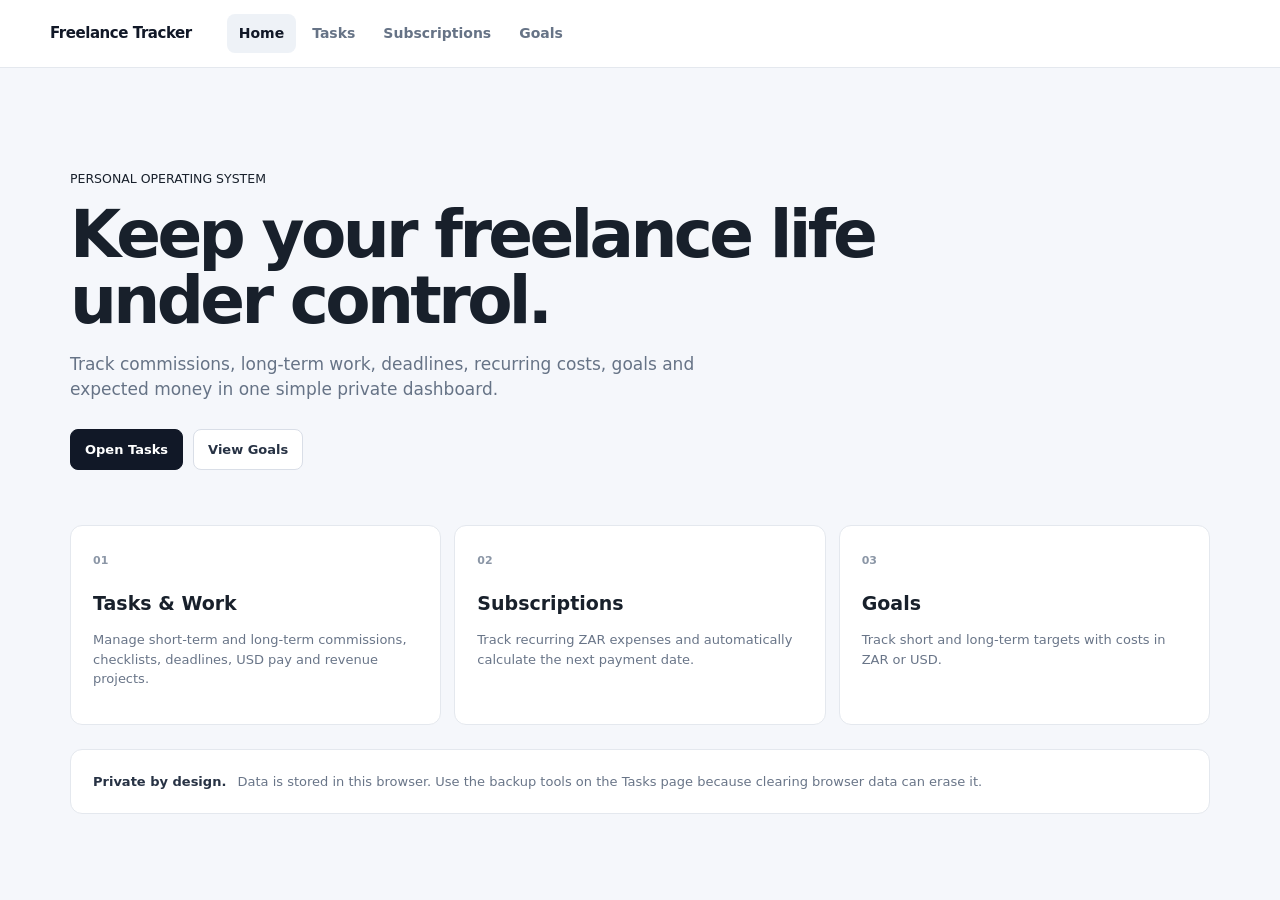
==== index.html @ eeacac80 "done" ====
<!doctype html><html lang="en"><head><meta charset="UTF-8"><meta name="viewport" content="width=device-width,initial-scale=1"><title>Freelance Tracker</title><link rel="stylesheet" href="styles.css"></head><body><header><a class="brand" href="index.html">Freelance Tracker</a><nav><a class="active" href="index.html">Home</a><a href="tasks.html">Tasks</a><a href="subscriptions.html">Subscriptions</a><a href="goals.html">Goals</a></nav></header><main class="container home"><section class="hero"><small>PERSONAL OPERATING SYSTEM</small><h1>Keep your freelance life under control.</h1><p>Track commissions, long-term work, deadlines, recurring costs, goals and expected money in one simple private dashboard.</p><div class="actions"><a class="btn primary" href="tasks.html">Open Tasks</a><a class="btn" href="goals.html">View Goals</a></div></section><section class="grid3"><article><b>01</b><h2>Tasks & Work</h2><p>Manage short-term and long-term commissions, checklists, deadlines, USD pay and revenue projects.</p></article><article><b>02</b><h2>Subscriptions</h2><p>Track recurring ZAR expenses and automatically calculate the next payment date.</p></article><article><b>03</b><h2>Goals</h2><p>Track short and long-term targets with costs in ZAR or USD.</p></article></section><div class="notice"><strong>Private by design.</strong> Data is stored in this browser. Use the backup tools on the Tasks page because clearing browser data can erase it.</div></main><script src="app.js"></script></body></html>
---- styles.css ----
*{box-sizing:border-box}body{margin:0;background:#f5f7fb;color:#18202b;font:15px/1.5 Inter,system-ui,-apple-system,BlinkMacSystemFont,"Segoe UI",sans-serif}header{height:68px;background:#fff;border-bottom:1px solid #e4e8ee;display:flex;align-items:center;padding:0 max(16px,calc((100% - 1180px)/2));gap:35px;position:sticky;top:0;z-index:10}.brand{font-weight:850;letter-spacing:-.03em;text-decoration:none;color:#111827}nav{display:flex;gap:4px}nav a{padding:9px 12px;border-radius:8px;color:#667386;text-decoration:none;font-size:14px;font-weight:700}nav a.active,nav a:hover{background:#eef2f7;color:#111827}.container{max-width:1180px;margin:auto;padding:44px 20px 80px}.hero{max-width:820px;padding:55px 0}.hero h1,.heading h1{font-size:clamp(40px,6vw,66px);line-height:1;letter-spacing:-.055em;margin:12px 0 18px}.hero p,.heading p{font-size:17px;color:#667386;max-width:700px}.actions{display:flex;gap:10px;margin-top:26px}.btn{display:inline-flex;align-items:center;justify-content:center;border:1px solid #d9dee7;background:#fff;color:#273244;border-radius:8px;padding:10px 14px;font-weight:800;font-size:13px;cursor:pointer;text-decoration:none}.btn.primary{background:#111827;border-color:#111827;color:#fff}.btn.full{width:100%;margin-top:8px}.grid3{display:grid;grid-template-columns:repeat(3,1fr);gap:13px}.grid3 article,.notice,.card{background:#fff;border:1px solid #e4e8ee;border-radius:12px;padding:22px}.grid3 b{font-size:11px;color:#8b96a6}.grid3 h2{margin:18px 0 7px;font-size:19px}.grid3 p,.notice{color:#697588;font-size:13px}.notice{margin-top:24px}.notice strong{color:#273244;margin-right:7px}.heading{display:flex;justify-content:space-between;align-items:end;gap:20px;margin-bottom:28px}.heading h1{font-size:46px;margin:8px 0}.heading p{font-size:14px;margin:0}.toolbar{display:flex;align-items:center;justify-content:space-between;gap:12px;margin-bottom:17px}.toolbar.right{justify-content:flex-end}.tabs{display:flex;background:#e9edf3;padding:4px;border-radius:9px;gap:3px}.tabs button{border:0;background:transparent;padding:8px 12px;border-radius:6px;color:#687588;font-weight:750;cursor:pointer}.tabs button.active{background:#fff;color:#111827}.tools{display:flex;gap:7px;align-items:center;flex-wrap:wrap}label{font-size:12px;font-weight:750;color:#475569}input,textarea,select{display:block;width:100%;margin-top:5px;border:1px solid #d9dee7;border-radius:8px;padding:10px;background:#fff;color:#18202b;font:inherit;outline:0}select{padding:8px 10px;width:auto;display:inline-block}input:focus,textarea:focus,select:focus{border-color:#9aa6b8;box-shadow:0 0 0 3px #64748b14}.list{display:grid;gap:11px}.card{transition:.15s}.card:hover{border-color:#cbd3de}.card.completed{opacity:.62}.top{display:flex;justify-content:space-between;gap:20px}.title{font-size:18px;font-weight:850;margin:0 0 4px}.desc{white-space:pre-wrap;color:#697588;font-size:13px;margin:0 0 13px}.tags{display:flex;gap:5px;flex-wrap:wrap;margin-bottom:9px}.tag{font-size:10px;text-transform:uppercase;letter-spacing:.06em;font-weight:850;padding:4px 7px;border-radius:5px;background:#eef2f7;color:#5d6a7c}.tag.revenue{background:#eaf7ef;color:#277344}.tag.unknown{background:#fff4d8;color:#8b6515}.pay{text-align:right;min-width:125px;font-weight:850;font-size:18px}.pay small{display:block;color:#8993a2;text-transform:uppercase;font-size:9px;letter-spacing:.08em}.deadline{font-size:12px;color:#566476}.deadline.today{color:#a45d00}.deadline.overdue{color:#b42318}.checklist{border-top:1px solid #edf0f4;padding-top:11px;display:grid;gap:7px}.check{display:flex;gap:8px;align-items:flex-start;font-size:13px;color:#4d5b6d}.check input{width:16px;margin:1px 0}.check.done{text-decoration:line-through;color:#9ba4b1}.card-actions{display:flex;justify-content:flex-end;gap:7px;margin-top:13px}.danger{color:#b42318}.empty{text-align:center;background:#fff;border:1px dashed #d2d9e3;border-radius:12px;padding:50px 20px}.empty h2{margin:0 0 5px}.empty p{color:#758194;margin:0 0 18px}.hidden{display:none!important}.modal{position:fixed;inset:0;background:#11182755;display:flex;align-items:center;justify-content:center;padding:20px;z-index:30}.modalbox{width:min(570px,100%);max-height:90vh;overflow:auto;background:#fff;border-radius:13px;padding:25px;position:relative;box-shadow:0 25px 70px #0003}.modalbox h2{margin:0 0 20px}.close{position:absolute;right:14px;top:9px;background:0;border:0;font-size:27px;color:#778294;cursor:pointer}.two{display:grid;grid-template-columns:1fr 1fr;gap:12px}.muted{font-weight:500;color:#8993a2}.summary{display:grid;grid-template-columns:repeat(3,1fr);gap:12px;margin-bottom:15px}.summary .card{padding:15px}.summary b{font-size:23px}.summary span{display:block;font-size:10px;color:#8b96a6;text-transform:uppercase;font-weight:800;letter-spacing:.08em}.file{position:relative;overflow:hidden}.file input{position:absolute;inset:0;opacity:0;cursor:pointer;margin:0}@media(max-width:720px){header{height:auto;min-height:60px;flex-wrap:wrap;padding:12px 14px;gap:6px}nav{width:100%;overflow:auto}.container{padding:28px 14px}.grid3,.summary{grid-template-columns:1fr}.heading{align-items:flex-start;flex-direction:column}.heading h1{font-size:39px}.toolbar{align-items:stretch;flex-direction:column}.tools{justify-content:flex-start}.top{flex-direction:column}.pay{text-align:left}.two{grid-template-columns:1fr}.actions{flex-direction:column}.notice strong{display:block;margin-bottom:4px}}
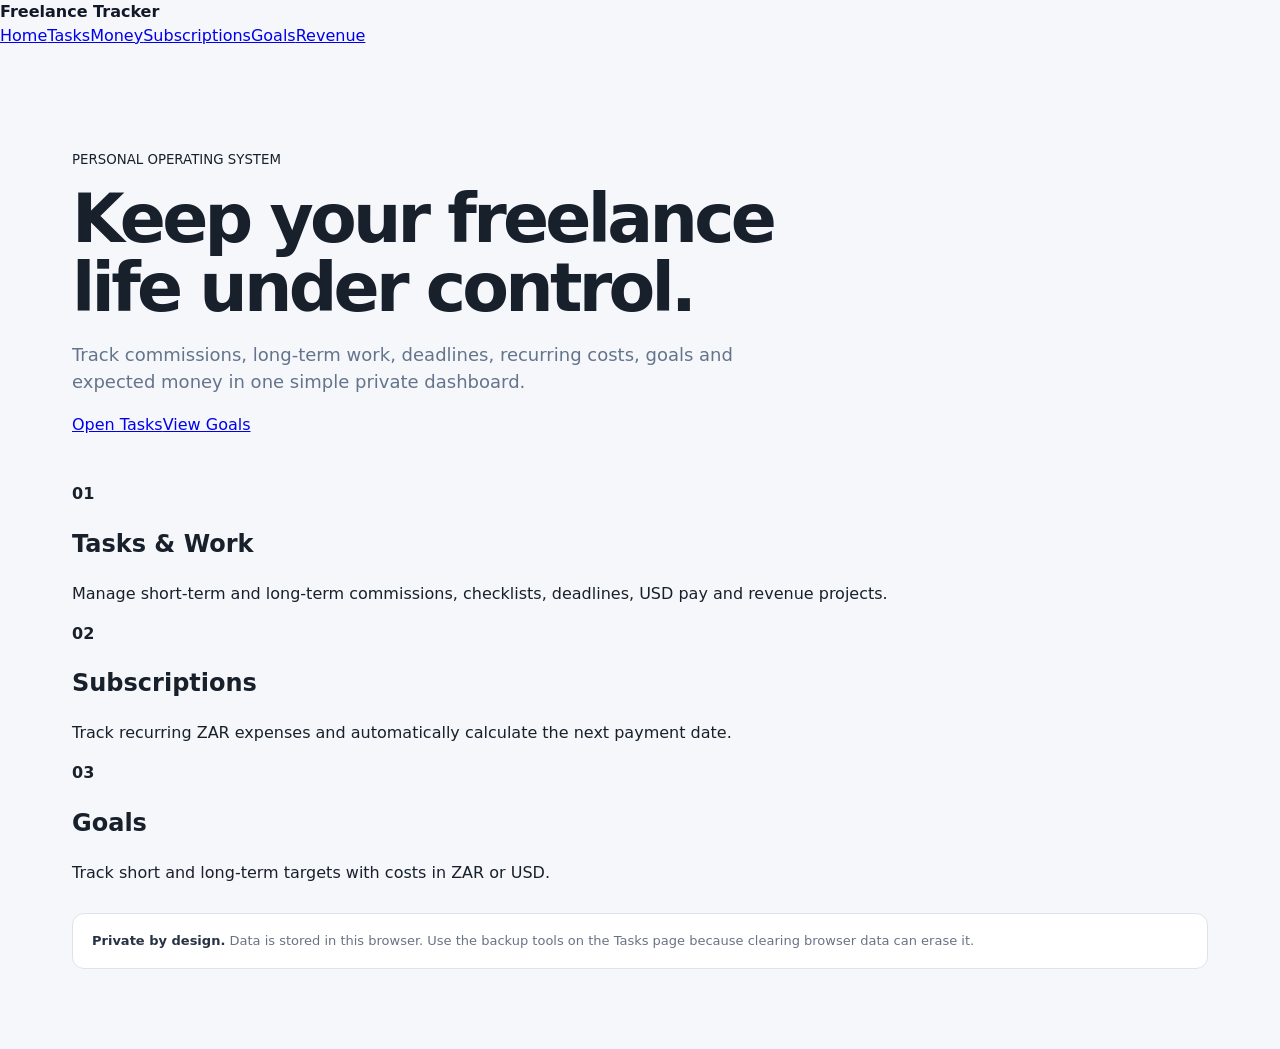
==== commit b812c27e: "V2" ====
--- a/index.html
+++ b/index.html
@@ -1 +1 @@
-<!doctype html><html lang="en"><head><meta charset="UTF-8"><meta name="viewport" content="width=device-width,initial-scale=1"><title>Freelance Tracker</title><link rel="stylesheet" href="styles.css"></head><body><header><a class="brand" href="index.html">Freelance Tracker</a><nav><a class="active" href="index.html">Home</a><a href="tasks.html">Tasks</a><a href="subscriptions.html">Subscriptions</a><a href="goals.html">Goals</a></nav></header><main class="container home"><section class="hero"><small>PERSONAL OPERATING SYSTEM</small><h1>Keep your freelance life under control.</h1><p>Track commissions, long-term work, deadlines, recurring costs, goals and expected money in one simple private dashboard.</p><div class="actions"><a class="btn primary" href="tasks.html">Open Tasks</a><a class="btn" href="goals.html">View Goals</a></div></section><section class="grid3"><article><b>01</b><h2>Tasks & Work</h2><p>Manage short-term and long-term commissions, checklists, deadlines, USD pay and revenue projects.</p></article><article><b>02</b><h2>Subscriptions</h2><p>Track recurring ZAR expenses and automatically calculate the next payment date.</p></article><article><b>03</b><h2>Goals</h2><p>Track short and long-term targets with costs in ZAR or USD.</p></article></section><div class="notice"><strong>Private by design.</strong> Data is stored in this browser. Use the backup tools on the Tasks page because clearing browser data can erase it.</div></main><script src="app.js"></script></body></html>
+<!doctype html><html lang="en"><head><meta charset="UTF-8"><meta name="viewport" content="width=device-width,initial-scale=1"><title>Freelance Tracker</title><link rel="stylesheet" href="styles.css"></head><body><header><a class="brand" href="index.html">Freelance Tracker</a><nav><a class="active" href="index.html">Home</a><a href="tasks.html">Tasks</a><a href="money.html">Money</a><a href="subscriptions.html">Subscriptions</a><a href="goals.html">Goals</a><a href="revenue.html">Revenue</a></nav></header><main class="container home"><section class="hero"><small>PERSONAL OPERATING SYSTEM</small><h1>Keep your freelance life under control.</h1><p>Track commissions, long-term work, deadlines, recurring costs, goals and expected money in one simple private dashboard.</p><div class="actions"><a class="btn primary" href="tasks.html">Open Tasks</a><a class="btn" href="goals.html">View Goals</a></div></section><section class="grid3"><article><b>01</b><h2>Tasks & Work</h2><p>Manage short-term and long-term commissions, checklists, deadlines, USD pay and revenue projects.</p></article><article><b>02</b><h2>Subscriptions</h2><p>Track recurring ZAR expenses and automatically calculate the next payment date.</p></article><article><b>03</b><h2>Goals</h2><p>Track short and long-term targets with costs in ZAR or USD.</p></article></section><div class="notice"><strong>Private by design.</strong> Data is stored in this browser. Use the backup tools on the Tasks page because clearing browser data can erase it.</div></main><script src="app.js"></script></body></html>
--- a/styles.css
+++ b/styles.css
@@ -1 +1 @@
-*{box-sizing:border-box}body{margin:0;background:#f5f7fb;color:#18202b;font:15px/1.5 Inter,system-ui,-apple-system,BlinkMacSystemFont,"Segoe UI",sans-serif}header{height:68px;background:#fff;border-bottom:1px solid #e4e8ee;display:flex;align-items:center;padding:0 max(16px,calc((100% - 1180px)/2));gap:35px;position:sticky;top:0;z-index:10}.brand{font-weight:850;letter-spacing:-.03em;text-decoration:none;color:#111827}nav{display:flex;gap:4px}nav a{padding:9px 12px;border-radius:8px;color:#667386;text-decoration:none;font-size:14px;font-weight:700}nav a.active,nav a:hover{background:#eef2f7;color:#111827}.container{max-width:1180px;margin:auto;padding:44px 20px 80px}.hero{max-width:820px;padding:55px 0}.hero h1,.heading h1{font-size:clamp(40px,6vw,66px);line-height:1;letter-spacing:-.055em;margin:12px 0 18px}.hero p,.heading p{font-size:17px;color:#667386;max-width:700px}.actions{display:flex;gap:10px;margin-top:26px}.btn{display:inline-flex;align-items:center;justify-content:center;border:1px solid #d9dee7;background:#fff;color:#273244;border-radius:8px;padding:10px 14px;font-weight:800;font-size:13px;cursor:pointer;text-decoration:none}.btn.primary{background:#111827;border-color:#111827;color:#fff}.btn.full{width:100%;margin-top:8px}.grid3{display:grid;grid-template-columns:repeat(3,1fr);gap:13px}.grid3 article,.notice,.card{background:#fff;border:1px solid #e4e8ee;border-radius:12px;padding:22px}.grid3 b{font-size:11px;color:#8b96a6}.grid3 h2{margin:18px 0 7px;font-size:19px}.grid3 p,.notice{color:#697588;font-size:13px}.notice{margin-top:24px}.notice strong{color:#273244;margin-right:7px}.heading{display:flex;justify-content:space-between;align-items:end;gap:20px;margin-bottom:28px}.heading h1{font-size:46px;margin:8px 0}.heading p{font-size:14px;margin:0}.toolbar{display:flex;align-items:center;justify-content:space-between;gap:12px;margin-bottom:17px}.toolbar.right{justify-content:flex-end}.tabs{display:flex;background:#e9edf3;padding:4px;border-radius:9px;gap:3px}.tabs button{border:0;background:transparent;padding:8px 12px;border-radius:6px;color:#687588;font-weight:750;cursor:pointer}.tabs button.active{background:#fff;color:#111827}.tools{display:flex;gap:7px;align-items:center;flex-wrap:wrap}label{font-size:12px;font-weight:750;color:#475569}input,textarea,select{display:block;width:100%;margin-top:5px;border:1px solid #d9dee7;border-radius:8px;padding:10px;background:#fff;color:#18202b;font:inherit;outline:0}select{padding:8px 10px;width:auto;display:inline-block}input:focus,textarea:focus,select:focus{border-color:#9aa6b8;box-shadow:0 0 0 3px #64748b14}.list{display:grid;gap:11px}.card{transition:.15s}.card:hover{border-color:#cbd3de}.card.completed{opacity:.62}.top{display:flex;justify-content:space-between;gap:20px}.title{font-size:18px;font-weight:850;margin:0 0 4px}.desc{white-space:pre-wrap;color:#697588;font-size:13px;margin:0 0 13px}.tags{display:flex;gap:5px;flex-wrap:wrap;margin-bottom:9px}.tag{font-size:10px;text-transform:uppercase;letter-spacing:.06em;font-weight:850;padding:4px 7px;border-radius:5px;background:#eef2f7;color:#5d6a7c}.tag.revenue{background:#eaf7ef;color:#277344}.tag.unknown{background:#fff4d8;color:#8b6515}.pay{text-align:right;min-width:125px;font-weight:850;font-size:18px}.pay small{display:block;color:#8993a2;text-transform:uppercase;font-size:9px;letter-spacing:.08em}.deadline{font-size:12px;color:#566476}.deadline.today{color:#a45d00}.deadline.overdue{color:#b42318}.checklist{border-top:1px solid #edf0f4;padding-top:11px;display:grid;gap:7px}.check{display:flex;gap:8px;align-items:flex-start;font-size:13px;color:#4d5b6d}.check input{width:16px;margin:1px 0}.check.done{text-decoration:line-through;color:#9ba4b1}.card-actions{display:flex;justify-content:flex-end;gap:7px;margin-top:13px}.danger{color:#b42318}.empty{text-align:center;background:#fff;border:1px dashed #d2d9e3;border-radius:12px;padding:50px 20px}.empty h2{margin:0 0 5px}.empty p{color:#758194;margin:0 0 18px}.hidden{display:none!important}.modal{position:fixed;inset:0;background:#11182755;display:flex;align-items:center;justify-content:center;padding:20px;z-index:30}.modalbox{width:min(570px,100%);max-height:90vh;overflow:auto;background:#fff;border-radius:13px;padding:25px;position:relative;box-shadow:0 25px 70px #0003}.modalbox h2{margin:0 0 20px}.close{position:absolute;right:14px;top:9px;background:0;border:0;font-size:27px;color:#778294;cursor:pointer}.two{display:grid;grid-template-columns:1fr 1fr;gap:12px}.muted{font-weight:500;color:#8993a2}.summary{display:grid;grid-template-columns:repeat(3,1fr);gap:12px;margin-bottom:15px}.summary .card{padding:15px}.summary b{font-size:23px}.summary span{display:block;font-size:10px;color:#8b96a6;text-transform:uppercase;font-weight:800;letter-spacing:.08em}.file{position:relative;overflow:hidden}.file input{position:absolute;inset:0;opacity:0;cursor:pointer;margin:0}@media(max-width:720px){header{height:auto;min-height:60px;flex-wrap:wrap;padding:12px 14px;gap:6px}nav{width:100%;overflow:auto}.container{padding:28px 14px}.grid3,.summary{grid-template-columns:1fr}.heading{align-items:flex-start;flex-direction:column}.heading h1{font-size:39px}.toolbar{align-items:stretch;flex-direction:column}.tools{justify-content:flex-start}.top{flex-direction:column}.pay{text-align:left}.two{grid-template-columns:1fr}.actions{flex-direction:column}.notice strong{display:block;margin-bottom:4px}}
+*{box-sizing:border-box}body{margin:0;background:#f5f7fb;color:#18202b;font-family:Inter,system-ui,-apple-system,"Segoe UI",sans-serif;line-height:1.5}.topbar{min-height:68px;background:#fff;border-bottom:1px solid #e6e9ef;display:flex;align-items:center;padding:12px max(14px,calc((100% - 1180px)/2));gap:25px;position:sticky;top:0;z-index:20}.brand{font-weight:850;color:#111827;text-decoration:none;white-space:nowrap}.topbar nav{display:flex;gap:3px;align-items:center;flex-wrap:wrap}.topbar nav a{color:#687385;text-decoration:none;padding:8px 10px;border-radius:8px;font-size:13px;font-weight:700}.topbar nav a:hover,.topbar nav a.active{background:#eef2f7;color:#111827}.container{max-width:1180px;margin:auto;padding:44px 22px 80px}.hero{padding:55px 0 45px;max-width:820px}.eyebrow{font-size:11px;font-weight:850;letter-spacing:.14em;color:#64748b}.hero h1,.page-heading h1{font-size:clamp(38px,6vw,68px);line-height:1.02;letter-spacing:-.055em;margin:13px 0 18px}.hero p,.page-heading p{color:#64748b;font-size:18px;max-width:690px}.home-actions{display:flex;gap:10px;margin-top:28px}.button{border:0;border-radius:9px;padding:11px 16px;font-weight:750;font-size:14px;cursor:pointer;text-decoration:none;display:inline-flex;align-items:center;justify-content:center;white-space:nowrap}.button.primary{background:#111827;color:#fff}.button.secondary{background:#fff;color:#273244;border:1px solid #dce1e8}.button.small{padding:8px 11px;font-size:12px}.button.full{width:100%;margin-top:8px}.feature-grid,.summary-grid{display:grid;grid-template-columns:repeat(3,1fr);gap:14px}.feature-card,.summary,.analytics-card,.item-card,.empty-state{background:#fff;border:1px solid #e4e8ee;border-radius:13px}.feature-card{padding:24px;min-height:190px}.feature-number{font-size:11px;font-weight:800;color:#94a3b8}.feature-card h2{font-size:19px;margin:20px 0 8px}.feature-card p{font-size:14px;color:#687385}.notice{margin-top:28px;border:1px solid #dce3ec;background:#fff;border-radius:12px;padding:17px 19px;font-size:13px;color:#687385}.notice strong{color:#273244}.page-heading{display:flex;align-items:flex-end;justify-content:space-between;gap:20px;margin-bottom:30px}.page-heading h1{font-size:46px;margin:8px 0}.page-heading p{font-size:15px;margin:0}.toolbar{display:flex;justify-content:space-between;align-items:center;gap:15px;margin:22px 0 15px}.toolbar-right{display:flex;align-items:center;gap:8px}.tabs{display:flex;gap:5px;background:#e9edf3;padding:4px;border-radius:10px}.tab{border:0;background:transparent;padding:8px 13px;border-radius:7px;color:#64748b;font-weight:700;font-size:13px;cursor:pointer}.tab.active{background:#fff;color:#111827;box-shadow:0 1px 3px #0001}.select-label{font-size:12px;color:#64748b;font-weight:700;display:flex;align-items:center;gap:7px}select,input,textarea{font:inherit}select,input,textarea{border:1px solid #d9dee7;border-radius:8px;background:#fff;color:#273244;padding:9px 10px;outline:none}select{font-size:13px}input,textarea{width:100%}input:focus,textarea:focus,select:focus{border-color:#9aa6b8;box-shadow:0 0 0 3px #64748b14}label{display:block;font-size:12px;font-weight:750;color:#465366;margin-bottom:14px}label input,label textarea,label select{display:block;margin-top:6px}.muted{font-size:11px;color:#8b96a6;font-weight:500}.card-list{display:grid;gap:12px}.item-card{padding:18px 19px}.item-card.completed{opacity:.65}.item-top{display:flex;justify-content:space-between;gap:18px}.item-title{font-size:18px;font-weight:800;margin:0 0 3px}.item-description{font-size:13px;color:#6b7687;margin:0 0 14px;white-space:pre-wrap}.tags{display:flex;gap:6px;flex-wrap:wrap;margin-bottom:12px}.tag{font-size:10px;font-weight:800;text-transform:uppercase;letter-spacing:.05em;padding:4px 7px;border-radius:5px;background:#eef2f7;color:#596679}.tag.revenue{background:#edf8f1;color:#287548}.tag.done{background:#e9eef4;color:#586577}.tag.unknown{background:#fff5dd;color:#8a6412}.pay-box{text-align:right;min-width:120px}.pay-value,.goal-cost,.subscription-cost{font-size:18px;font-weight:850}.pay-label{font-size:10px;text-transform:uppercase;letter-spacing:.07em;color:#8a95a5;font-weight:800}.deadline{font-size:12px;font-weight:800;color:#4b596c;margin-top:3px}.today{color:#a15c00}.overdue{color:#b42318!important}.checklist{border-top:1px solid #edf0f4;padding-top:11px;display:grid;gap:7px}.check-row{display:flex;align-items:flex-start;gap:9px;font-size:13px;color:#4b596c;cursor:pointer}.check-row input{width:16px;height:16px;margin:1px 0 0;accent-color:#111827}.check-row.checked{text-decoration:line-through;color:#9aa3af}.card-actions{display:flex;justify-content:flex-end;gap:7px;margin-top:13px}.danger{color:#b42318}.summary{padding:16px 18px}.summary .label{font-size:11px;color:#8a95a5;text-transform:uppercase;font-weight:800;letter-spacing:.08em}.summary .value{font-size:24px;font-weight:850;margin-top:2px}.summary .sub{font-size:11px;color:#7b8797}.analytics-card{padding:22px;margin-top:16px}.analytics-head{display:flex;justify-content:space-between;align-items:center;gap:15px}.analytics-head h2{margin:0;font-size:20px}.analytics-head p{margin:3px 0 0;color:#7b8797;font-size:12px}.donut-wrap{display:flex;align-items:center;gap:45px;padding:25px 10px}.donut{width:190px;height:190px;border-radius:50%;background:conic-gradient(#111827 0 100%);display:grid;place-items:center;flex:none}.donut>div{width:125px;height:125px;background:#fff;border-radius:50%;display:flex;align-items:center;justify-content:center;flex-direction:column;text-align:center}.donut strong{font-size:19px}.donut span{font-size:10px;color:#8a95a5;text-transform:uppercase;font-weight:800}.legend{display:grid;gap:9px;flex:1}.legend-row{display:flex;align-items:center;justify-content:space-between;gap:20px;font-size:13px}.legend-left{display:flex;align-items:center;gap:8px}.dot{width:9px;height:9px;border-radius:50%;background:#111827}.bar-chart{display:flex;align-items:flex-end;gap:6px;height:130px;border-top:1px solid #edf0f4;padding-top:15px;overflow:hidden}.bar{min-width:8px;flex:1;display:flex;flex-direction:column;justify-content:flex-end;align-items:center;height:100%;gap:5px}.bar-fill{width:100%;max-width:35px;background:#111827;border-radius:5px 5px 0 0;min-height:2px}.bar span{font-size:9px;color:#8a95a5}.empty-state{text-align:center;padding:55px 20px}.empty-state h2{margin:10px 0 4px}.empty-state p{color:#7b8797;font-size:14px;margin:0 auto 20px}.empty-icon{margin:auto;width:42px;height:42px;border-radius:50%;background:#eef2f7;display:flex;align-items:center;justify-content:center;font-weight:900;color:#64748b}.hidden{display:none!important}.modal-backdrop{position:fixed;inset:0;background:#11182755;display:flex;align-items:center;justify-content:center;padding:20px;z-index:50}.modal{width:min(570px,100%);max-height:90vh;overflow:auto;background:#fff;border-radius:14px;padding:25px;position:relative;box-shadow:0 25px 70px #0003}.modal h2{margin:0;font-size:24px}.modal-subtitle{font-size:13px;color:#7b8797;margin:4px 0 22px}.modal-close{position:absolute;right:15px;top:12px;border:0;background:transparent;font-size:25px;color:#7b8797;cursor:pointer}.form-grid{display:grid;grid-template-columns:1fr 1fr;gap:12px}.section-title{margin:0;font-size:18px}.subscription-meta{display:flex;gap:16px;flex-wrap:wrap;color:#667386;font-size:12px}.subscription-meta strong{color:#273244}.file-button{position:relative;overflow:hidden}.file-button input{position:absolute;inset:0;opacity:0;cursor:pointer}@media(max-width:800px){.topbar{align-items:flex-start;flex-wrap:wrap}.topbar nav{width:100%;overflow:auto;flex-wrap:nowrap}.container{padding:30px 14px 60px}.feature-grid,.summary-grid{grid-template-columns:1fr}.page-heading{align-items:flex-start;flex-direction:column}.page-heading h1{font-size:38px}.toolbar{align-items:stretch;flex-direction:column}.item-top{flex-direction:column}.pay-box{text-align:left}.form-grid{grid-template-columns:1fr}.donut-wrap{flex-direction:column;align-items:flex-start}.home-actions{flex-direction:column}}
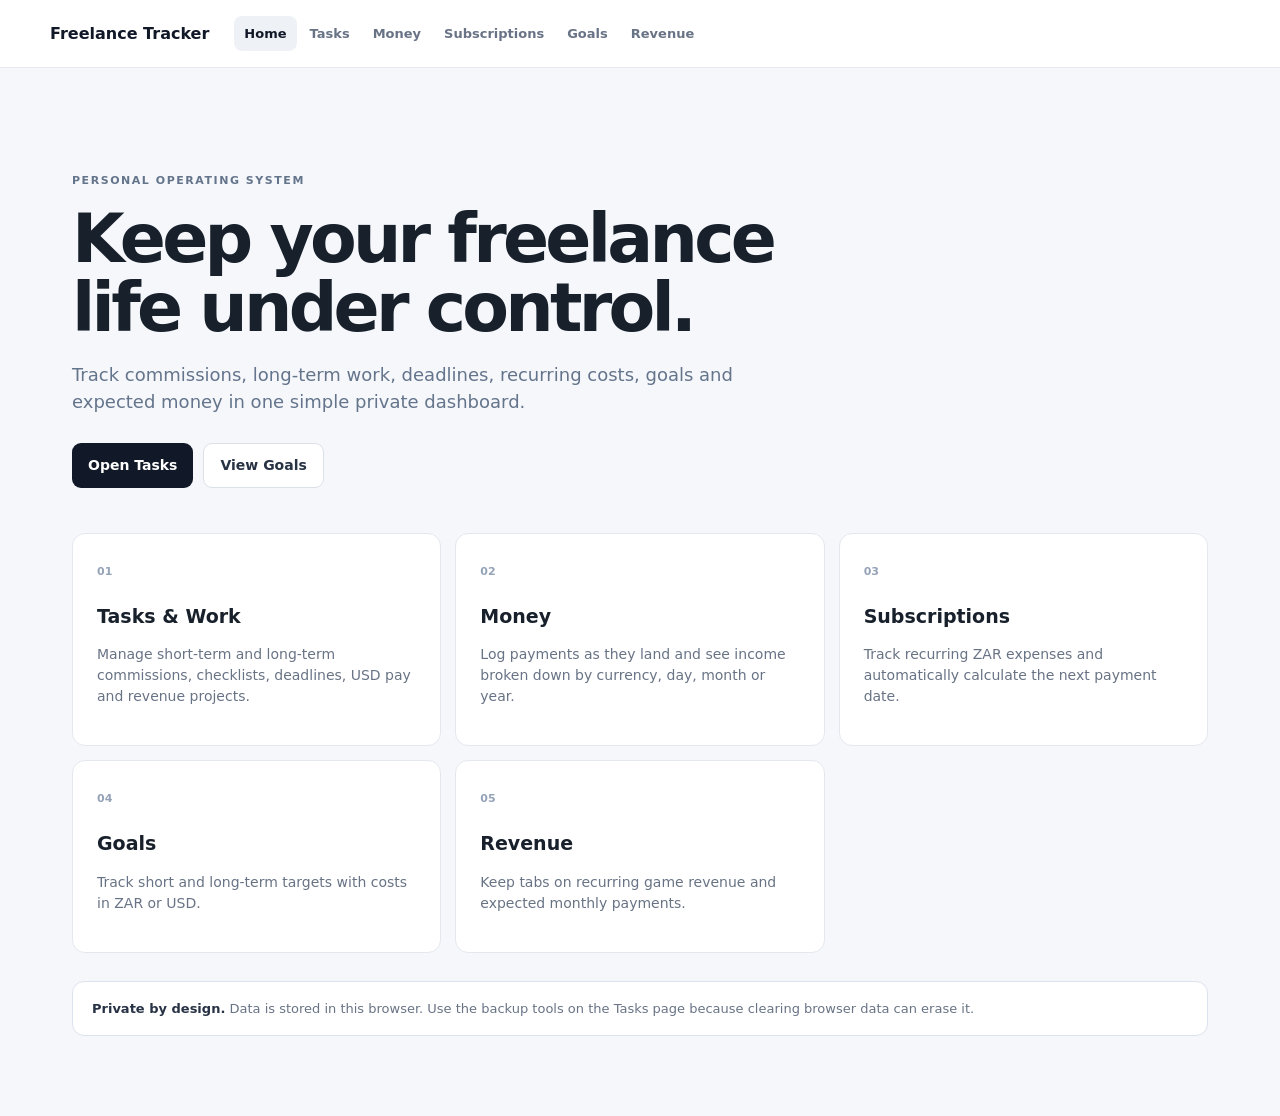
==== commit 2cde8c5c: "V3" ====
--- a/index.html
+++ b/index.html
@@ -1 +1 @@
-<!doctype html><html lang="en"><head><meta charset="UTF-8"><meta name="viewport" content="width=device-width,initial-scale=1"><title>Freelance Tracker</title><link rel="stylesheet" href="styles.css"></head><body><header><a class="brand" href="index.html">Freelance Tracker</a><nav><a class="active" href="index.html">Home</a><a href="tasks.html">Tasks</a><a href="money.html">Money</a><a href="subscriptions.html">Subscriptions</a><a href="goals.html">Goals</a><a href="revenue.html">Revenue</a></nav></header><main class="container home"><section class="hero"><small>PERSONAL OPERATING SYSTEM</small><h1>Keep your freelance life under control.</h1><p>Track commissions, long-term work, deadlines, recurring costs, goals and expected money in one simple private dashboard.</p><div class="actions"><a class="btn primary" href="tasks.html">Open Tasks</a><a class="btn" href="goals.html">View Goals</a></div></section><section class="grid3"><article><b>01</b><h2>Tasks & Work</h2><p>Manage short-term and long-term commissions, checklists, deadlines, USD pay and revenue projects.</p></article><article><b>02</b><h2>Subscriptions</h2><p>Track recurring ZAR expenses and automatically calculate the next payment date.</p></article><article><b>03</b><h2>Goals</h2><p>Track short and long-term targets with costs in ZAR or USD.</p></article></section><div class="notice"><strong>Private by design.</strong> Data is stored in this browser. Use the backup tools on the Tasks page because clearing browser data can erase it.</div></main><script src="app.js"></script></body></html>
+<!doctype html><html lang="en"><head><meta charset="UTF-8"><meta name="viewport" content="width=device-width,initial-scale=1"><title>Freelance Tracker</title><link rel="stylesheet" href="styles.css"></head><body data-page="home"><header class="topbar"><a class="brand" href="index.html">Freelance Tracker</a><nav><a class="active" href="index.html">Home</a><a href="tasks.html">Tasks</a><a href="money.html">Money</a><a href="subscriptions.html">Subscriptions</a><a href="goals.html">Goals</a><a href="revenue.html">Revenue</a></nav></header><main class="container"><section class="hero"><span class="eyebrow">PERSONAL OPERATING SYSTEM</span><h1>Keep your freelance life under control.</h1><p>Track commissions, long-term work, deadlines, recurring costs, goals and expected money in one simple private dashboard.</p><div class="home-actions"><a class="button primary" href="tasks.html">Open Tasks</a><a class="button secondary" href="goals.html">View Goals</a></div></section><section class="feature-grid"><article class="feature-card"><span class="feature-number">01</span><h2>Tasks &amp; Work</h2><p>Manage short-term and long-term commissions, checklists, deadlines, USD pay and revenue projects.</p></article><article class="feature-card"><span class="feature-number">02</span><h2>Money</h2><p>Log payments as they land and see income broken down by currency, day, month or year.</p></article><article class="feature-card"><span class="feature-number">03</span><h2>Subscriptions</h2><p>Track recurring ZAR expenses and automatically calculate the next payment date.</p></article><article class="feature-card"><span class="feature-number">04</span><h2>Goals</h2><p>Track short and long-term targets with costs in ZAR or USD.</p></article><article class="feature-card"><span class="feature-number">05</span><h2>Revenue</h2><p>Keep tabs on recurring game revenue and expected monthly payments.</p></article></section><div class="notice"><strong>Private by design.</strong> Data is stored in this browser. Use the backup tools on the Tasks page because clearing browser data can erase it.</div></main><script src="app.js"></script></body></html>
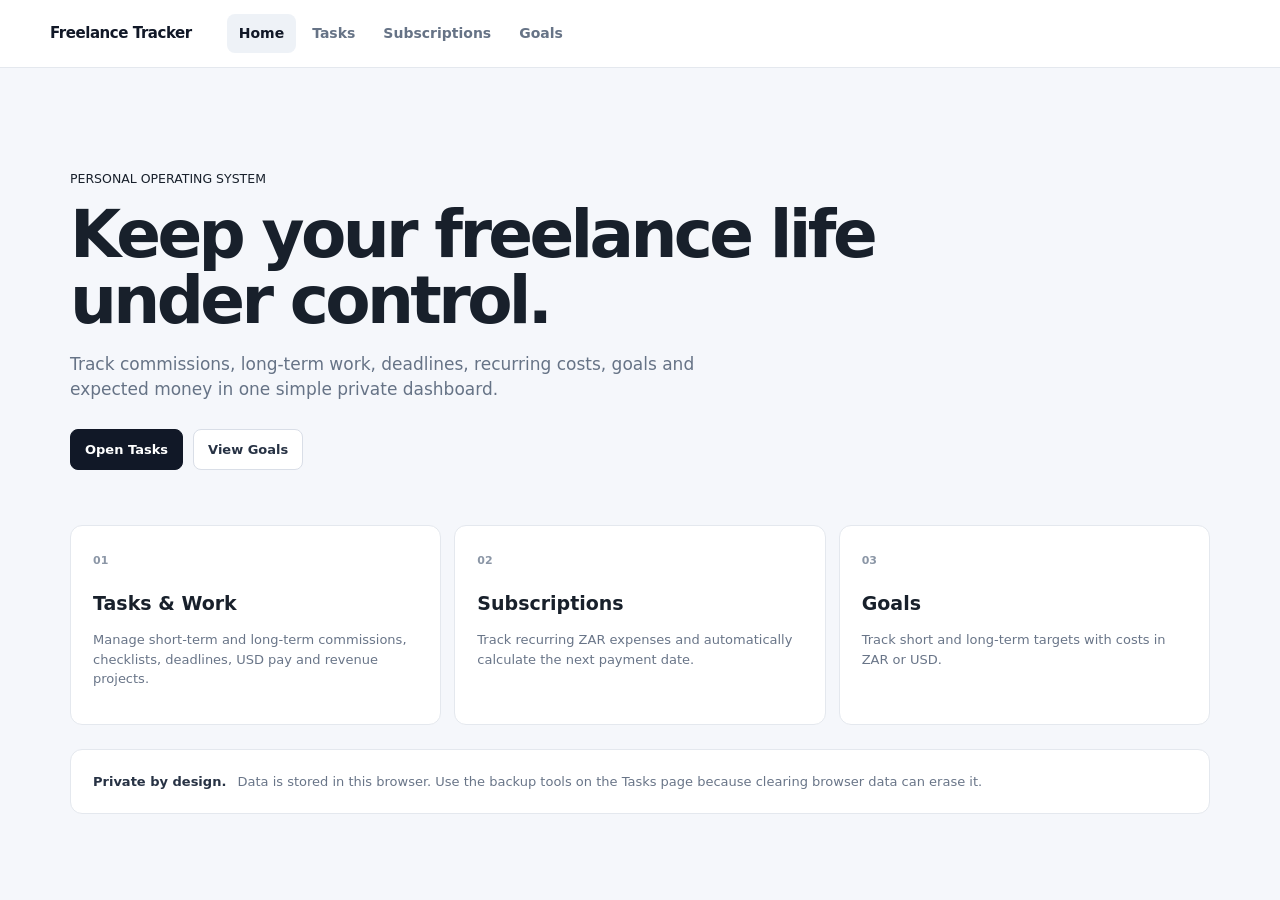
==== commit da0abf78: "Final" ====
--- a/index.html
+++ b/index.html
@@ -1 +1 @@
-<!doctype html><html lang="en"><head><meta charset="UTF-8"><meta name="viewport" content="width=device-width,initial-scale=1"><title>Freelance Tracker</title><link rel="stylesheet" href="styles.css"></head><body data-page="home"><header class="topbar"><a class="brand" href="index.html">Freelance Tracker</a><nav><a class="active" href="index.html">Home</a><a href="tasks.html">Tasks</a><a href="money.html">Money</a><a href="subscriptions.html">Subscriptions</a><a href="goals.html">Goals</a><a href="revenue.html">Revenue</a></nav></header><main class="container"><section class="hero"><span class="eyebrow">PERSONAL OPERATING SYSTEM</span><h1>Keep your freelance life under control.</h1><p>Track commissions, long-term work, deadlines, recurring costs, goals and expected money in one simple private dashboard.</p><div class="home-actions"><a class="button primary" href="tasks.html">Open Tasks</a><a class="button secondary" href="goals.html">View Goals</a></div></section><section class="feature-grid"><article class="feature-card"><span class="feature-number">01</span><h2>Tasks &amp; Work</h2><p>Manage short-term and long-term commissions, checklists, deadlines, USD pay and revenue projects.</p></article><article class="feature-card"><span class="feature-number">02</span><h2>Money</h2><p>Log payments as they land and see income broken down by currency, day, month or year.</p></article><article class="feature-card"><span class="feature-number">03</span><h2>Subscriptions</h2><p>Track recurring ZAR expenses and automatically calculate the next payment date.</p></article><article class="feature-card"><span class="feature-number">04</span><h2>Goals</h2><p>Track short and long-term targets with costs in ZAR or USD.</p></article><article class="feature-card"><span class="feature-number">05</span><h2>Revenue</h2><p>Keep tabs on recurring game revenue and expected monthly payments.</p></article></section><div class="notice"><strong>Private by design.</strong> Data is stored in this browser. Use the backup tools on the Tasks page because clearing browser data can erase it.</div></main><script src="app.js"></script></body></html>
+<!doctype html><html lang="en"><head><meta charset="UTF-8"><meta name="viewport" content="width=device-width,initial-scale=1"><title>Freelance Tracker</title><link rel="stylesheet" href="styles.css"></head><body><header><a class="brand" href="index.html">Freelance Tracker</a><nav><a class="active" href="index.html">Home</a><a href="tasks.html">Tasks</a><a href="subscriptions.html">Subscriptions</a><a href="goals.html">Goals</a></nav></header><main class="container home"><section class="hero"><small>PERSONAL OPERATING SYSTEM</small><h1>Keep your freelance life under control.</h1><p>Track commissions, long-term work, deadlines, recurring costs, goals and expected money in one simple private dashboard.</p><div class="actions"><a class="btn primary" href="tasks.html">Open Tasks</a><a class="btn" href="goals.html">View Goals</a></div></section><section class="grid3"><article><b>01</b><h2>Tasks & Work</h2><p>Manage short-term and long-term commissions, checklists, deadlines, USD pay and revenue projects.</p></article><article><b>02</b><h2>Subscriptions</h2><p>Track recurring ZAR expenses and automatically calculate the next payment date.</p></article><article><b>03</b><h2>Goals</h2><p>Track short and long-term targets with costs in ZAR or USD.</p></article></section><div class="notice"><strong>Private by design.</strong> Data is stored in this browser. Use the backup tools on the Tasks page because clearing browser data can erase it.</div></main><script src="app.js"></script></body></html>
--- a/styles.css
+++ b/styles.css
@@ -1 +1 @@
-*{box-sizing:border-box}body{margin:0;background:#f5f7fb;color:#18202b;font-family:Inter,system-ui,-apple-system,"Segoe UI",sans-serif;line-height:1.5}.topbar{min-height:68px;background:#fff;border-bottom:1px solid #e6e9ef;display:flex;align-items:center;padding:12px max(14px,calc((100% - 1180px)/2));gap:25px;position:sticky;top:0;z-index:20}.brand{font-weight:850;color:#111827;text-decoration:none;white-space:nowrap}.topbar nav{display:flex;gap:3px;align-items:center;flex-wrap:wrap}.topbar nav a{color:#687385;text-decoration:none;padding:8px 10px;border-radius:8px;font-size:13px;font-weight:700}.topbar nav a:hover,.topbar nav a.active{background:#eef2f7;color:#111827}.container{max-width:1180px;margin:auto;padding:44px 22px 80px}.hero{padding:55px 0 45px;max-width:820px}.eyebrow{font-size:11px;font-weight:850;letter-spacing:.14em;color:#64748b}.hero h1,.page-heading h1{font-size:clamp(38px,6vw,68px);line-height:1.02;letter-spacing:-.055em;margin:13px 0 18px}.hero p,.page-heading p{color:#64748b;font-size:18px;max-width:690px}.home-actions{display:flex;gap:10px;margin-top:28px}.button{border:0;border-radius:9px;padding:11px 16px;font-weight:750;font-size:14px;cursor:pointer;text-decoration:none;display:inline-flex;align-items:center;justify-content:center;white-space:nowrap}.button.primary{background:#111827;color:#fff}.button.secondary{background:#fff;color:#273244;border:1px solid #dce1e8}.button.small{padding:8px 11px;font-size:12px}.button.full{width:100%;margin-top:8px}.feature-grid,.summary-grid{display:grid;grid-template-columns:repeat(3,1fr);gap:14px}.feature-card,.summary,.analytics-card,.item-card,.empty-state{background:#fff;border:1px solid #e4e8ee;border-radius:13px}.feature-card{padding:24px;min-height:190px}.feature-number{font-size:11px;font-weight:800;color:#94a3b8}.feature-card h2{font-size:19px;margin:20px 0 8px}.feature-card p{font-size:14px;color:#687385}.notice{margin-top:28px;border:1px solid #dce3ec;background:#fff;border-radius:12px;padding:17px 19px;font-size:13px;color:#687385}.notice strong{color:#273244}.page-heading{display:flex;align-items:flex-end;justify-content:space-between;gap:20px;margin-bottom:30px}.page-heading h1{font-size:46px;margin:8px 0}.page-heading p{font-size:15px;margin:0}.toolbar{display:flex;justify-content:space-between;align-items:center;gap:15px;margin:22px 0 15px}.toolbar-right{display:flex;align-items:center;gap:8px}.tabs{display:flex;gap:5px;background:#e9edf3;padding:4px;border-radius:10px}.tab{border:0;background:transparent;padding:8px 13px;border-radius:7px;color:#64748b;font-weight:700;font-size:13px;cursor:pointer}.tab.active{background:#fff;color:#111827;box-shadow:0 1px 3px #0001}.select-label{font-size:12px;color:#64748b;font-weight:700;display:flex;align-items:center;gap:7px}select,input,textarea{font:inherit}select,input,textarea{border:1px solid #d9dee7;border-radius:8px;background:#fff;color:#273244;padding:9px 10px;outline:none}select{font-size:13px}input,textarea{width:100%}input:focus,textarea:focus,select:focus{border-color:#9aa6b8;box-shadow:0 0 0 3px #64748b14}label{display:block;font-size:12px;font-weight:750;color:#465366;margin-bottom:14px}label input,label textarea,label select{display:block;margin-top:6px}.muted{font-size:11px;color:#8b96a6;font-weight:500}.card-list{display:grid;gap:12px}.item-card{padding:18px 19px}.item-card.completed{opacity:.65}.item-top{display:flex;justify-content:space-between;gap:18px}.item-title{font-size:18px;font-weight:800;margin:0 0 3px}.item-description{font-size:13px;color:#6b7687;margin:0 0 14px;white-space:pre-wrap}.tags{display:flex;gap:6px;flex-wrap:wrap;margin-bottom:12px}.tag{font-size:10px;font-weight:800;text-transform:uppercase;letter-spacing:.05em;padding:4px 7px;border-radius:5px;background:#eef2f7;color:#596679}.tag.revenue{background:#edf8f1;color:#287548}.tag.done{background:#e9eef4;color:#586577}.tag.unknown{background:#fff5dd;color:#8a6412}.pay-box{text-align:right;min-width:120px}.pay-value,.goal-cost,.subscription-cost{font-size:18px;font-weight:850}.pay-label{font-size:10px;text-transform:uppercase;letter-spacing:.07em;color:#8a95a5;font-weight:800}.deadline{font-size:12px;font-weight:800;color:#4b596c;margin-top:3px}.today{color:#a15c00}.overdue{color:#b42318!important}.checklist{border-top:1px solid #edf0f4;padding-top:11px;display:grid;gap:7px}.check-row{display:flex;align-items:flex-start;gap:9px;font-size:13px;color:#4b596c;cursor:pointer}.check-row input{width:16px;height:16px;margin:1px 0 0;accent-color:#111827}.check-row.checked{text-decoration:line-through;color:#9aa3af}.card-actions{display:flex;justify-content:flex-end;gap:7px;margin-top:13px}.danger{color:#b42318}.summary{padding:16px 18px}.summary .label{font-size:11px;color:#8a95a5;text-transform:uppercase;font-weight:800;letter-spacing:.08em}.summary .value{font-size:24px;font-weight:850;margin-top:2px}.summary .sub{font-size:11px;color:#7b8797}.analytics-card{padding:22px;margin-top:16px}.analytics-head{display:flex;justify-content:space-between;align-items:center;gap:15px}.analytics-head h2{margin:0;font-size:20px}.analytics-head p{margin:3px 0 0;color:#7b8797;font-size:12px}.donut-wrap{display:flex;align-items:center;gap:45px;padding:25px 10px}.donut{width:190px;height:190px;border-radius:50%;background:conic-gradient(#111827 0 100%);display:grid;place-items:center;flex:none}.donut>div{width:125px;height:125px;background:#fff;border-radius:50%;display:flex;align-items:center;justify-content:center;flex-direction:column;text-align:center}.donut strong{font-size:19px}.donut span{font-size:10px;color:#8a95a5;text-transform:uppercase;font-weight:800}.legend{display:grid;gap:9px;flex:1}.legend-row{display:flex;align-items:center;justify-content:space-between;gap:20px;font-size:13px}.legend-left{display:flex;align-items:center;gap:8px}.dot{width:9px;height:9px;border-radius:50%;background:#111827}.bar-chart{display:flex;align-items:flex-end;gap:6px;height:130px;border-top:1px solid #edf0f4;padding-top:15px;overflow:hidden}.bar{min-width:8px;flex:1;display:flex;flex-direction:column;justify-content:flex-end;align-items:center;height:100%;gap:5px}.bar-fill{width:100%;max-width:35px;background:#111827;border-radius:5px 5px 0 0;min-height:2px}.bar span{font-size:9px;color:#8a95a5}.empty-state{text-align:center;padding:55px 20px}.empty-state h2{margin:10px 0 4px}.empty-state p{color:#7b8797;font-size:14px;margin:0 auto 20px}.empty-icon{margin:auto;width:42px;height:42px;border-radius:50%;background:#eef2f7;display:flex;align-items:center;justify-content:center;font-weight:900;color:#64748b}.hidden{display:none!important}.modal-backdrop{position:fixed;inset:0;background:#11182755;display:flex;align-items:center;justify-content:center;padding:20px;z-index:50}.modal{width:min(570px,100%);max-height:90vh;overflow:auto;background:#fff;border-radius:14px;padding:25px;position:relative;box-shadow:0 25px 70px #0003}.modal h2{margin:0;font-size:24px}.modal-subtitle{font-size:13px;color:#7b8797;margin:4px 0 22px}.modal-close{position:absolute;right:15px;top:12px;border:0;background:transparent;font-size:25px;color:#7b8797;cursor:pointer}.form-grid{display:grid;grid-template-columns:1fr 1fr;gap:12px}.section-title{margin:0;font-size:18px}.subscription-meta{display:flex;gap:16px;flex-wrap:wrap;color:#667386;font-size:12px}.subscription-meta strong{color:#273244}.file-button{position:relative;overflow:hidden}.file-button input{position:absolute;inset:0;opacity:0;cursor:pointer}@media(max-width:800px){.topbar{align-items:flex-start;flex-wrap:wrap}.topbar nav{width:100%;overflow:auto;flex-wrap:nowrap}.container{padding:30px 14px 60px}.feature-grid,.summary-grid{grid-template-columns:1fr}.page-heading{align-items:flex-start;flex-direction:column}.page-heading h1{font-size:38px}.toolbar{align-items:stretch;flex-direction:column}.item-top{flex-direction:column}.pay-box{text-align:left}.form-grid{grid-template-columns:1fr}.donut-wrap{flex-direction:column;align-items:flex-start}.home-actions{flex-direction:column}}
+*{box-sizing:border-box}body{margin:0;background:#f5f7fb;color:#18202b;font:15px/1.5 Inter,system-ui,-apple-system,BlinkMacSystemFont,"Segoe UI",sans-serif}header{height:68px;background:#fff;border-bottom:1px solid #e4e8ee;display:flex;align-items:center;padding:0 max(16px,calc((100% - 1180px)/2));gap:35px;position:sticky;top:0;z-index:10}.brand{font-weight:850;letter-spacing:-.03em;text-decoration:none;color:#111827}nav{display:flex;gap:4px}nav a{padding:9px 12px;border-radius:8px;color:#667386;text-decoration:none;font-size:14px;font-weight:700}nav a.active,nav a:hover{background:#eef2f7;color:#111827}.container{max-width:1180px;margin:auto;padding:44px 20px 80px}.hero{max-width:820px;padding:55px 0}.hero h1,.heading h1{font-size:clamp(40px,6vw,66px);line-height:1;letter-spacing:-.055em;margin:12px 0 18px}.hero p,.heading p{font-size:17px;color:#667386;max-width:700px}.actions{display:flex;gap:10px;margin-top:26px}.btn{display:inline-flex;align-items:center;justify-content:center;border:1px solid #d9dee7;background:#fff;color:#273244;border-radius:8px;padding:10px 14px;font-weight:800;font-size:13px;cursor:pointer;text-decoration:none}.btn.primary{background:#111827;border-color:#111827;color:#fff}.btn.full{width:100%;margin-top:8px}.grid3{display:grid;grid-template-columns:repeat(3,1fr);gap:13px}.grid3 article,.notice,.card{background:#fff;border:1px solid #e4e8ee;border-radius:12px;padding:22px}.grid3 b{font-size:11px;color:#8b96a6}.grid3 h2{margin:18px 0 7px;font-size:19px}.grid3 p,.notice{color:#697588;font-size:13px}.notice{margin-top:24px}.notice strong{color:#273244;margin-right:7px}.heading{display:flex;justify-content:space-between;align-items:end;gap:20px;margin-bottom:28px}.heading h1{font-size:46px;margin:8px 0}.heading p{font-size:14px;margin:0}.toolbar{display:flex;align-items:center;justify-content:space-between;gap:12px;margin-bottom:17px}.toolbar.right{justify-content:flex-end}.tabs{display:flex;background:#e9edf3;padding:4px;border-radius:9px;gap:3px}.tabs button{border:0;background:transparent;padding:8px 12px;border-radius:6px;color:#687588;font-weight:750;cursor:pointer}.tabs button.active{background:#fff;color:#111827}.tools{display:flex;gap:7px;align-items:center;flex-wrap:wrap}label{font-size:12px;font-weight:750;color:#475569}input,textarea,select{display:block;width:100%;margin-top:5px;border:1px solid #d9dee7;border-radius:8px;padding:10px;background:#fff;color:#18202b;font:inherit;outline:0}select{padding:8px 10px;width:auto;display:inline-block}input:focus,textarea:focus,select:focus{border-color:#9aa6b8;box-shadow:0 0 0 3px #64748b14}.list{display:grid;gap:11px}.card{transition:.15s}.card:hover{border-color:#cbd3de}.card.completed{opacity:.62}.top{display:flex;justify-content:space-between;gap:20px}.title{font-size:18px;font-weight:850;margin:0 0 4px}.desc{white-space:pre-wrap;color:#697588;font-size:13px;margin:0 0 13px}.tags{display:flex;gap:5px;flex-wrap:wrap;margin-bottom:9px}.tag{font-size:10px;text-transform:uppercase;letter-spacing:.06em;font-weight:850;padding:4px 7px;border-radius:5px;background:#eef2f7;color:#5d6a7c}.tag.revenue{background:#eaf7ef;color:#277344}.tag.unknown{background:#fff4d8;color:#8b6515}.pay{text-align:right;min-width:125px;font-weight:850;font-size:18px}.pay small{display:block;color:#8993a2;text-transform:uppercase;font-size:9px;letter-spacing:.08em}.deadline{font-size:12px;color:#566476}.deadline.today{color:#a45d00}.deadline.overdue{color:#b42318}.checklist{border-top:1px solid #edf0f4;padding-top:11px;display:grid;gap:7px}.check{display:flex;gap:8px;align-items:flex-start;font-size:13px;color:#4d5b6d}.check input{width:16px;margin:1px 0}.check.done{text-decoration:line-through;color:#9ba4b1}.card-actions{display:flex;justify-content:flex-end;gap:7px;margin-top:13px}.danger{color:#b42318}.empty{text-align:center;background:#fff;border:1px dashed #d2d9e3;border-radius:12px;padding:50px 20px}.empty h2{margin:0 0 5px}.empty p{color:#758194;margin:0 0 18px}.hidden{display:none!important}.modal{position:fixed;inset:0;background:#11182755;display:flex;align-items:center;justify-content:center;padding:20px;z-index:30}.modalbox{width:min(570px,100%);max-height:90vh;overflow:auto;background:#fff;border-radius:13px;padding:25px;position:relative;box-shadow:0 25px 70px #0003}.modalbox h2{margin:0 0 20px}.close{position:absolute;right:14px;top:9px;background:0;border:0;font-size:27px;color:#778294;cursor:pointer}.two{display:grid;grid-template-columns:1fr 1fr;gap:12px}.muted{font-weight:500;color:#8993a2}.summary{display:grid;grid-template-columns:repeat(3,1fr);gap:12px;margin-bottom:15px}.summary .card{padding:15px}.summary b{font-size:23px}.summary span{display:block;font-size:10px;color:#8b96a6;text-transform:uppercase;font-weight:800;letter-spacing:.08em}.file{position:relative;overflow:hidden}.file input{position:absolute;inset:0;opacity:0;cursor:pointer;margin:0}@media(max-width:720px){header{height:auto;min-height:60px;flex-wrap:wrap;padding:12px 14px;gap:6px}nav{width:100%;overflow:auto}.container{padding:28px 14px}.grid3,.summary{grid-template-columns:1fr}.heading{align-items:flex-start;flex-direction:column}.heading h1{font-size:39px}.toolbar{align-items:stretch;flex-direction:column}.tools{justify-content:flex-start}.top{flex-direction:column}.pay{text-align:left}.two{grid-template-columns:1fr}.actions{flex-direction:column}.notice strong{display:block;margin-bottom:4px}}
